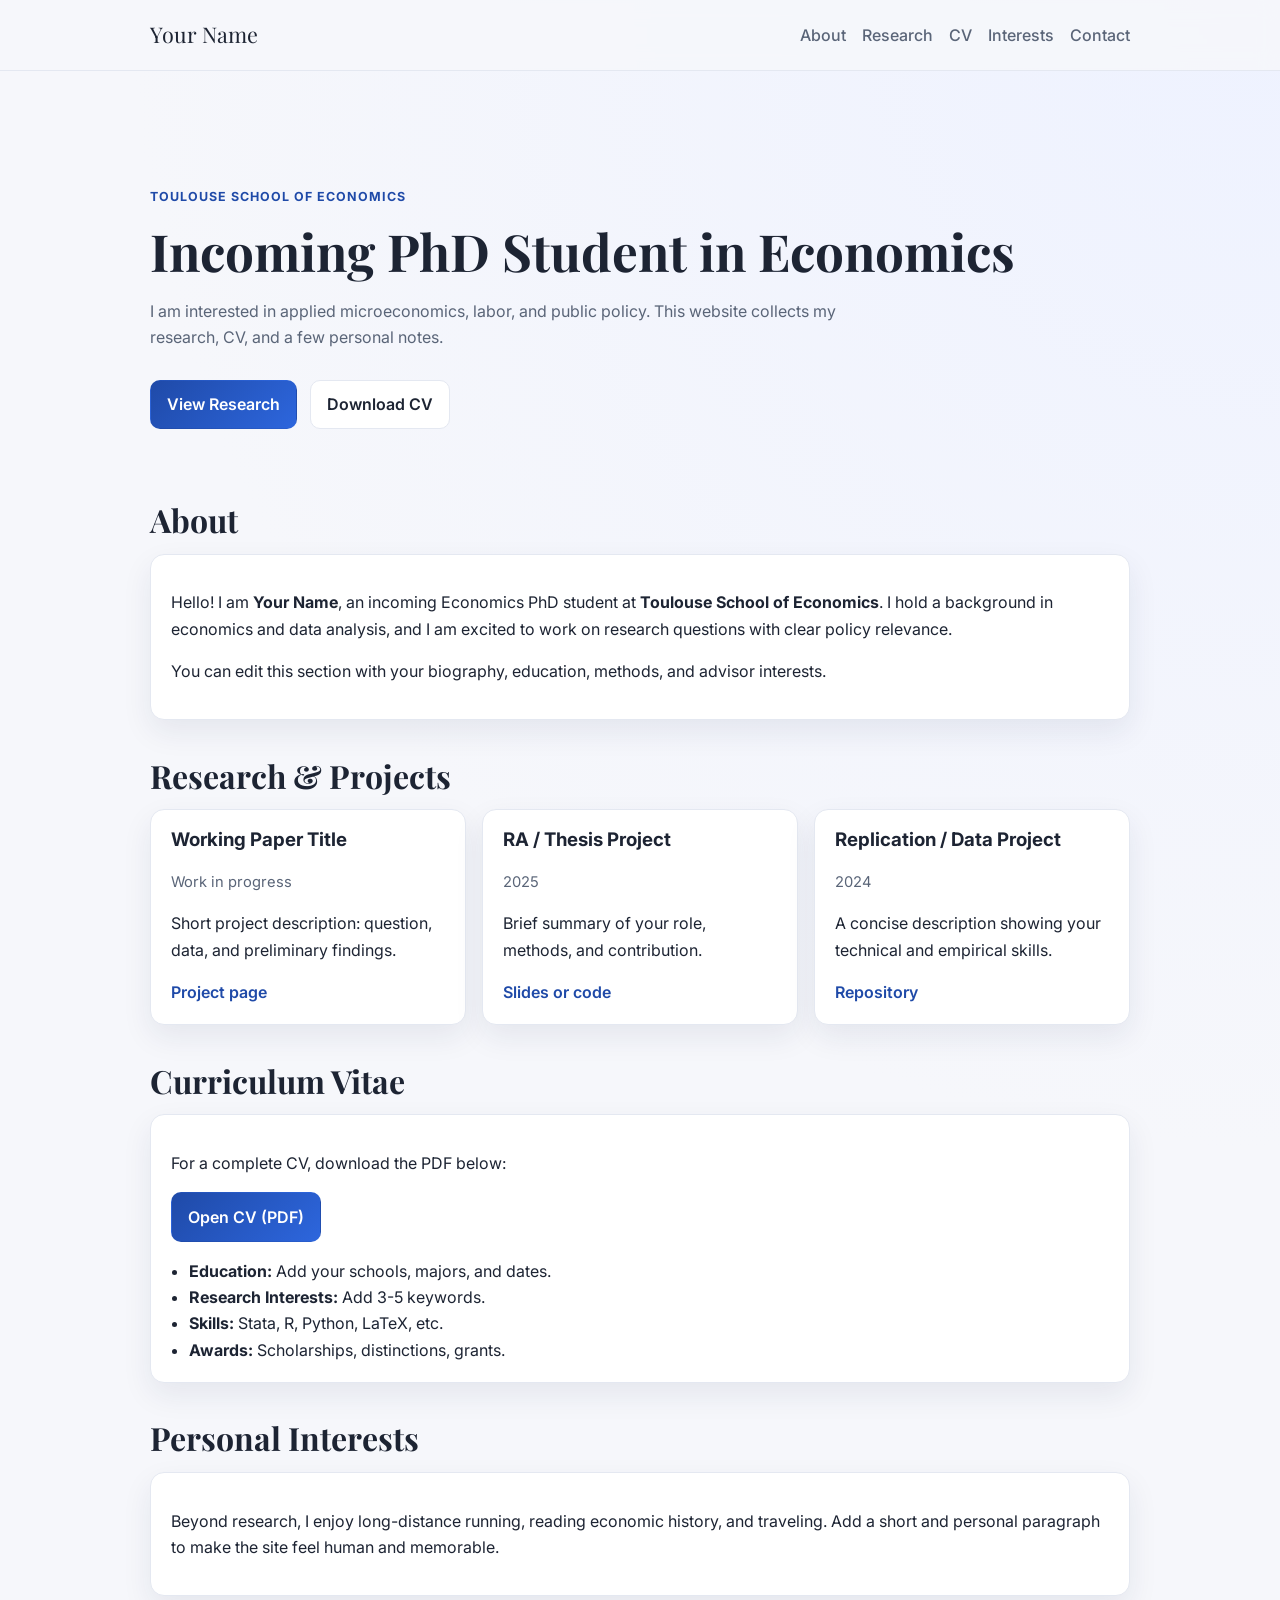
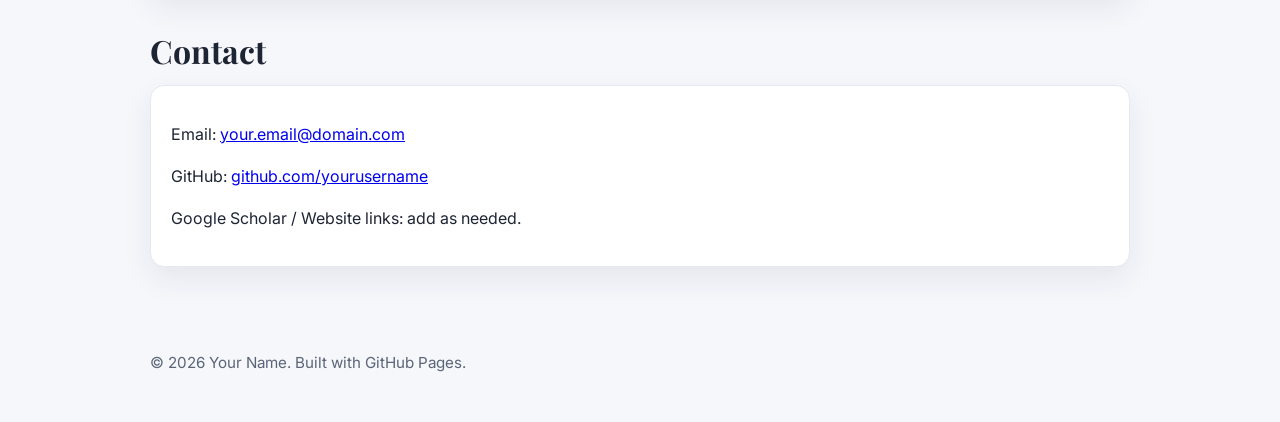
==== index.html @ 79258fbb "Initial commit for academic website" ====
<!DOCTYPE html>
<html lang="en">
<head>
  <meta charset="UTF-8">
  <meta name="viewport" content="width=device-width, initial-scale=1.0">
  <title>Your Name | Economics PhD Student</title>
  <meta name="description" content="Personal academic website of an Economics PhD student at Toulouse School of Economics.">
  <link rel="preconnect" href="https://fonts.googleapis.com">
  <link rel="preconnect" href="https://fonts.gstatic.com" crossorigin>
  <link href="https://fonts.googleapis.com/css2?family=Inter:wght@300;400;500;700&family=Playfair+Display:wght@500;700&display=swap" rel="stylesheet">
  <link rel="stylesheet" href="styles.css">
</head>
<body>
  <header class="site-header">
    <div class="container nav-wrap">
      <a class="brand" href="#home">Your Name</a>
      <button class="menu-toggle" aria-label="Toggle menu" aria-expanded="false">Menu</button>
      <nav class="site-nav" id="site-nav">
        <a href="#about">About</a>
        <a href="#research">Research</a>
        <a href="#cv">CV</a>
        <a href="#interests">Interests</a>
        <a href="#contact">Contact</a>
      </nav>
    </div>
  </header>

  <main id="home">
    <section class="hero container">
      <p class="eyebrow">Toulouse School of Economics</p>
      <h1>Incoming PhD Student in Economics</h1>
      <p class="lead">
        I am interested in applied microeconomics, labor, and public policy.
        This website collects my research, CV, and a few personal notes.
      </p>
      <div class="hero-actions">
        <a class="btn btn-primary" href="#research">View Research</a>
        <a class="btn btn-ghost" href="cv.pdf" target="_blank" rel="noopener noreferrer">Download CV</a>
      </div>
    </section>

    <section id="about" class="container section">
      <h2>About</h2>
      <div class="card">
        <p>
          Hello! I am <strong>Your Name</strong>, an incoming Economics PhD student at
          <strong>Toulouse School of Economics</strong>. I hold a background in economics and data analysis,
          and I am excited to work on research questions with clear policy relevance.
        </p>
        <p>
          You can edit this section with your biography, education, methods, and advisor interests.
        </p>
      </div>
    </section>

    <section id="research" class="container section">
      <h2>Research & Projects</h2>
      <div class="grid">
        <article class="card project">
          <h3>Working Paper Title</h3>
          <p class="meta">Work in progress</p>
          <p>Short project description: question, data, and preliminary findings.</p>
          <a href="#" aria-label="Project link">Project page</a>
        </article>
        <article class="card project">
          <h3>RA / Thesis Project</h3>
          <p class="meta">2025</p>
          <p>Brief summary of your role, methods, and contribution.</p>
          <a href="#">Slides or code</a>
        </article>
        <article class="card project">
          <h3>Replication / Data Project</h3>
          <p class="meta">2024</p>
          <p>A concise description showing your technical and empirical skills.</p>
          <a href="#">Repository</a>
        </article>
      </div>
    </section>

    <section id="cv" class="container section">
      <h2>Curriculum Vitae</h2>
      <div class="card">
        <p>For a complete CV, download the PDF below:</p>
        <p><a class="btn btn-primary" href="cv.pdf" target="_blank" rel="noopener noreferrer">Open CV (PDF)</a></p>
        <ul class="cv-highlights">
          <li><strong>Education:</strong> Add your schools, majors, and dates.</li>
          <li><strong>Research Interests:</strong> Add 3-5 keywords.</li>
          <li><strong>Skills:</strong> Stata, R, Python, LaTeX, etc.</li>
          <li><strong>Awards:</strong> Scholarships, distinctions, grants.</li>
        </ul>
      </div>
    </section>

    <section id="interests" class="container section">
      <h2>Personal Interests</h2>
      <div class="card">
        <p>
          Beyond research, I enjoy long-distance running, reading economic history, and traveling.
          Add a short and personal paragraph to make the site feel human and memorable.
        </p>
      </div>
    </section>

    <section id="contact" class="container section">
      <h2>Contact</h2>
      <div class="card">
        <p>Email: <a href="mailto:your.email@domain.com">your.email@domain.com</a></p>
        <p>GitHub: <a href="https://github.com/yourusername" target="_blank" rel="noopener noreferrer">github.com/yourusername</a></p>
        <p>Google Scholar / Website links: add as needed.</p>
      </div>
    </section>
  </main>

  <footer class="site-footer">
    <div class="container">
      <p>&copy; <span id="year"></span> Your Name. Built with GitHub Pages.</p>
    </div>
  </footer>

  <script src="script.js"></script>
</body>
</html>
---- styles.css ----
:root {
  --bg: #f6f7fb;
  --surface: #ffffff;
  --text: #1d2433;
  --muted: #5a6578;
  --primary: #1f4aa8;
  --primary-2: #2d66dd;
  --border: #e4e8f1;
  --shadow: 0 12px 30px rgba(31, 41, 75, 0.08);
  --radius: 14px;
}

* {
  box-sizing: border-box;
}

html {
  scroll-behavior: smooth;
}

body {
  margin: 0;
  font-family: Inter, -apple-system, BlinkMacSystemFont, "Segoe UI", sans-serif;
  background: radial-gradient(circle at top right, #eef2ff 0%, var(--bg) 48%);
  color: var(--text);
  line-height: 1.65;
}

.container {
  width: min(980px, 92%);
  margin: 0 auto;
}

.site-header {
  position: sticky;
  top: 0;
  z-index: 10;
  backdrop-filter: blur(10px);
  background: rgba(246, 247, 251, 0.85);
  border-bottom: 1px solid var(--border);
}

.nav-wrap {
  display: flex;
  align-items: center;
  justify-content: space-between;
  min-height: 70px;
}

.brand {
  font-family: "Playfair Display", Georgia, serif;
  font-size: 1.35rem;
  text-decoration: none;
  color: var(--text);
}

.site-nav {
  display: flex;
  gap: 1rem;
}

.site-nav a {
  color: var(--muted);
  text-decoration: none;
  font-weight: 500;
}

.site-nav a:hover {
  color: var(--primary);
}

.menu-toggle {
  display: none;
}

.hero {
  padding: 6.5rem 0 3rem;
}

.eyebrow {
  text-transform: uppercase;
  letter-spacing: 0.08em;
  color: var(--primary);
  font-weight: 700;
  font-size: 0.78rem;
}

h1,
h2,
h3 {
  margin-top: 0;
  line-height: 1.2;
}

h1 {
  font-family: "Playfair Display", Georgia, serif;
  font-size: clamp(2rem, 5vw, 3.2rem);
  margin-bottom: 1rem;
}

h2 {
  font-family: "Playfair Display", Georgia, serif;
  font-size: clamp(1.5rem, 3vw, 2rem);
  margin-bottom: 0.9rem;
}

.lead {
  color: var(--muted);
  max-width: 700px;
}

.hero-actions {
  margin-top: 1.8rem;
  display: flex;
  gap: 0.8rem;
  flex-wrap: wrap;
}

.btn {
  display: inline-block;
  padding: 0.66rem 1rem;
  border-radius: 10px;
  font-weight: 600;
  text-decoration: none;
  border: 1px solid transparent;
}

.btn-primary {
  background: linear-gradient(135deg, var(--primary), var(--primary-2));
  color: #fff;
}

.btn-ghost {
  border-color: var(--border);
  color: var(--text);
  background: var(--surface);
}

.section {
  padding: 1.5rem 0 0.8rem;
}

.card {
  background: var(--surface);
  border: 1px solid var(--border);
  border-radius: var(--radius);
  padding: 1.15rem 1.25rem;
  box-shadow: var(--shadow);
}

.grid {
  display: grid;
  grid-template-columns: repeat(12, 1fr);
  gap: 1rem;
}

.project {
  grid-column: span 4;
}

.project .meta {
  color: var(--muted);
  font-size: 0.92rem;
}

.project a {
  color: var(--primary);
  font-weight: 600;
  text-decoration: none;
}

.project a:hover {
  text-decoration: underline;
}

.cv-highlights {
  margin: 0.8rem 0 0;
  padding-left: 1.1rem;
}

.site-footer {
  margin-top: 2.2rem;
  padding: 1.2rem 0 2rem;
  color: var(--muted);
  font-size: 0.95rem;
}

@media (max-width: 860px) {
  .project {
    grid-column: span 6;
  }
}

@media (max-width: 640px) {
  .menu-toggle {
    display: inline-block;
    border: 1px solid var(--border);
    background: var(--surface);
    color: var(--text);
    border-radius: 10px;
    padding: 0.45rem 0.75rem;
    font-weight: 600;
  }

  .site-nav {
    display: none;
    position: absolute;
    right: 4%;
    top: 60px;
    flex-direction: column;
    padding: 0.8rem;
    background: var(--surface);
    border: 1px solid var(--border);
    border-radius: 12px;
    box-shadow: var(--shadow);
  }

  .site-nav.open {
    display: flex;
  }

  .project {
    grid-column: span 12;
  }
}
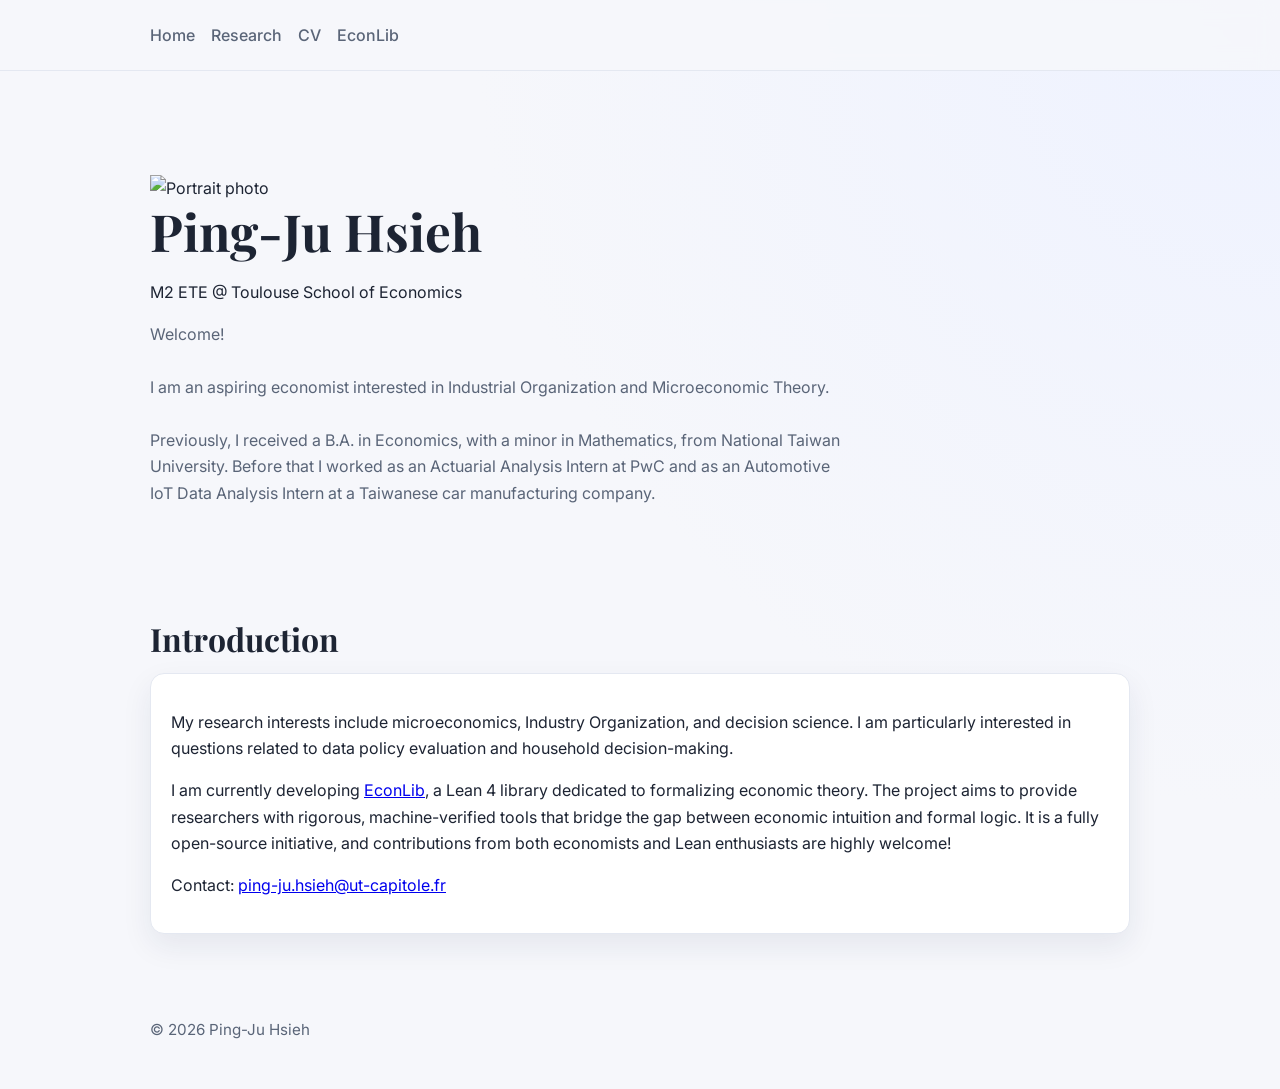
==== commit 2653a3c8: "update" ====
--- a/index.html
+++ b/index.html
@@ -3,117 +3,65 @@
 <head>
   <meta charset="UTF-8">
   <meta name="viewport" content="width=device-width, initial-scale=1.0">
-  <title>Your Name | Economics PhD Student</title>
-  <meta name="description" content="Personal academic website of an Economics PhD student at Toulouse School of Economics.">
+  <title>Ping-Ju Hsieh</title>
+  <meta name="description" content="Homepage of Ping-Ju Hsieh.">
   <link rel="preconnect" href="https://fonts.googleapis.com">
   <link rel="preconnect" href="https://fonts.gstatic.com" crossorigin>
-  <link href="https://fonts.googleapis.com/css2?family=Inter:wght@300;400;500;700&family=Playfair+Display:wght@500;700&display=swap" rel="stylesheet">
+  <link href="https://fonts.googleapis.com/css2?family=Inter:wght@300;400;500;600&family=Playfair+Display:wght@500;700&display=swap" rel="stylesheet">
   <link rel="stylesheet" href="styles.css">
 </head>
 <body>
   <header class="site-header">
     <div class="container nav-wrap">
-      <a class="brand" href="#home">Your Name</a>
       <button class="menu-toggle" aria-label="Toggle menu" aria-expanded="false">Menu</button>
       <nav class="site-nav" id="site-nav">
-        <a href="#about">About</a>
-        <a href="#research">Research</a>
-        <a href="#cv">CV</a>
-        <a href="#interests">Interests</a>
-        <a href="#contact">Contact</a>
+        <a href="index.html">Home</a>
+        <a href="research.html">Research</a>
+        <a href="doc/cv_academics.pdf" target="_blank" rel="noopener noreferrer">CV</a>
+        <a href="https://github.com/pingjuhsieh/Econlib-lean" target="_blank" rel="noopener noreferrer">EconLib</a>
       </nav>
     </div>
   </header>
 
-  <main id="home">
-    <section class="hero container">
-      <p class="eyebrow">Toulouse School of Economics</p>
-      <h1>Incoming PhD Student in Economics</h1>
-      <p class="lead">
-        I am interested in applied microeconomics, labor, and public policy.
-        This website collects my research, CV, and a few personal notes.
-      </p>
-      <div class="hero-actions">
-        <a class="btn btn-primary" href="#research">View Research</a>
-        <a class="btn btn-ghost" href="cv.pdf" target="_blank" rel="noopener noreferrer">Download CV</a>
+  <main class="container layout">
+    <section class="hero">
+      <div class="portrait-wrap">
+        <img class="portrait" src="doc/Me.JPG" alt="Portrait photo">
       </div>
-    </section>
-
-    <section id="about" class="container section">
-      <h2>About</h2>
-      <div class="card">
-        <p>
-          Hello! I am <strong>Your Name</strong>, an incoming Economics PhD student at
-          <strong>Toulouse School of Economics</strong>. I hold a background in economics and data analysis,
-          and I am excited to work on research questions with clear policy relevance.
-        </p>
-        <p>
-          You can edit this section with your biography, education, methods, and advisor interests.
+      <div class="hero-copy">
+        <h1>Ping-Ju Hsieh</h1>
+        <p class="subtitle"> M2 ETE @ Toulouse School of Economics</p>
+        <p class="lead">
+          Welcome!<br><br>
+          I am an aspiring economist interested in Industrial Organization and Microeconomic Theory.<br><br>
+          Previously,  I received a B.A. in Economics, with a minor in Mathematics, from National Taiwan University. Before that I worked as an Actuarial Analysis Intern at PwC and as an Automotive IoT Data Analysis Intern at a Taiwanese car manufacturing company.<br><br>
+         
         </p>
       </div>
     </section>
 
-    <section id="research" class="container section">
-      <h2>Research & Projects</h2>
-      <div class="grid">
-        <article class="card project">
-          <h3>Working Paper Title</h3>
-          <p class="meta">Work in progress</p>
-          <p>Short project description: question, data, and preliminary findings.</p>
-          <a href="#" aria-label="Project link">Project page</a>
-        </article>
-        <article class="card project">
-          <h3>RA / Thesis Project</h3>
-          <p class="meta">2025</p>
-          <p>Brief summary of your role, methods, and contribution.</p>
-          <a href="#">Slides or code</a>
-        </article>
-        <article class="card project">
-          <h3>Replication / Data Project</h3>
-          <p class="meta">2024</p>
-          <p>A concise description showing your technical and empirical skills.</p>
-          <a href="#">Repository</a>
-        </article>
-      </div>
-    </section>
-
-    <section id="cv" class="container section">
-      <h2>Curriculum Vitae</h2>
-      <div class="card">
-        <p>For a complete CV, download the PDF below:</p>
-        <p><a class="btn btn-primary" href="cv.pdf" target="_blank" rel="noopener noreferrer">Open CV (PDF)</a></p>
-        <ul class="cv-highlights">
-          <li><strong>Education:</strong> Add your schools, majors, and dates.</li>
-          <li><strong>Research Interests:</strong> Add 3-5 keywords.</li>
-          <li><strong>Skills:</strong> Stata, R, Python, LaTeX, etc.</li>
-          <li><strong>Awards:</strong> Scholarships, distinctions, grants.</li>
-        </ul>
-      </div>
-    </section>
-
-    <section id="interests" class="container section">
-      <h2>Personal Interests</h2>
+    <section class="section">
+      <h2>Introduction</h2>
       <div class="card">
         <p>
-          Beyond research, I enjoy long-distance running, reading economic history, and traveling.
-          Add a short and personal paragraph to make the site feel human and memorable.
+          My research interests include microeconomics, Industry Organization, and decision science.
+          I am particularly interested in questions related to data policy evaluation and household decision-making.
         </p>
-      </div>
-    </section>
-
-    <section id="contact" class="container section">
-      <h2>Contact</h2>
-      <div class="card">
-        <p>Email: <a href="mailto:your.email@domain.com">your.email@domain.com</a></p>
-        <p>GitHub: <a href="https://github.com/yourusername" target="_blank" rel="noopener noreferrer">github.com/yourusername</a></p>
-        <p>Google Scholar / Website links: add as needed.</p>
+        <p>
+          I am currently developing <a href="https://github.com/pingjuhsieh/Econlib-lean" target="_blank" rel="noopener noreferrer">EconLib</a>, a Lean 4 library dedicated to formalizing economic theory. The project aims to provide researchers with rigorous, machine-verified tools that bridge the gap between economic intuition and formal logic. It is a fully open-source initiative, and contributions from both economists and Lean enthusiasts are highly welcome!
+        </p>
+        <p class="note">
+          Contact: <a href="mailto:ping-ju.hsieh@ut-capitole.fr">ping-ju.hsieh@ut-capitole.fr</a>
+          <!-- LinkedIn: <a href="https://www.linkedin.com/in/pingju-hsieh/" target="_blank" rel="noopener noreferrer">pingju-hsieh</a> |
+          GitHub: <a href="https://github.com/pj-hsieh" target="_blank" rel="noopener noreferrer">pj-hsieh</a> -->
+        </p>
       </div>
     </section>
   </main>
 
   <footer class="site-footer">
     <div class="container">
-      <p>&copy; <span id="year"></span> Your Name. Built with GitHub Pages.</p>
+      <p>&copy; <span id="year"></span> Ping-Ju Hsieh</p>
     </div>
   </footer>
 
